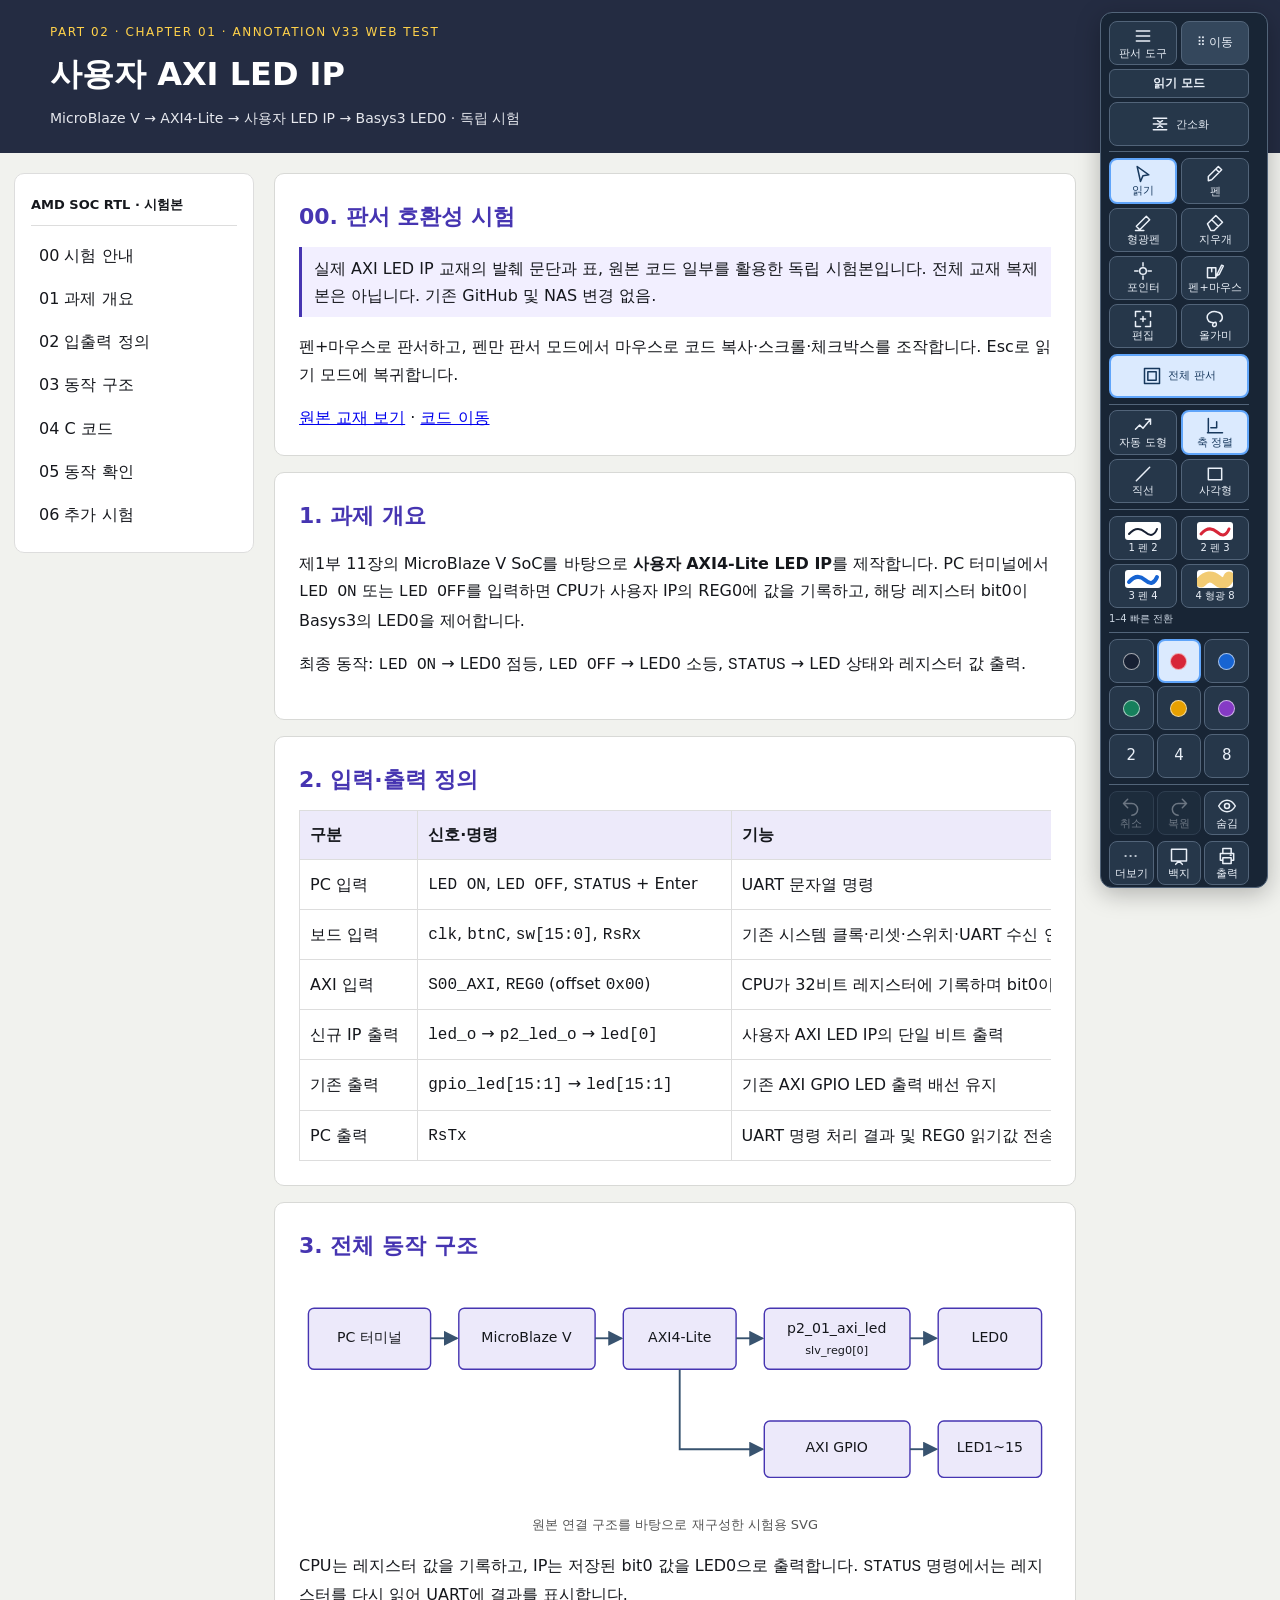
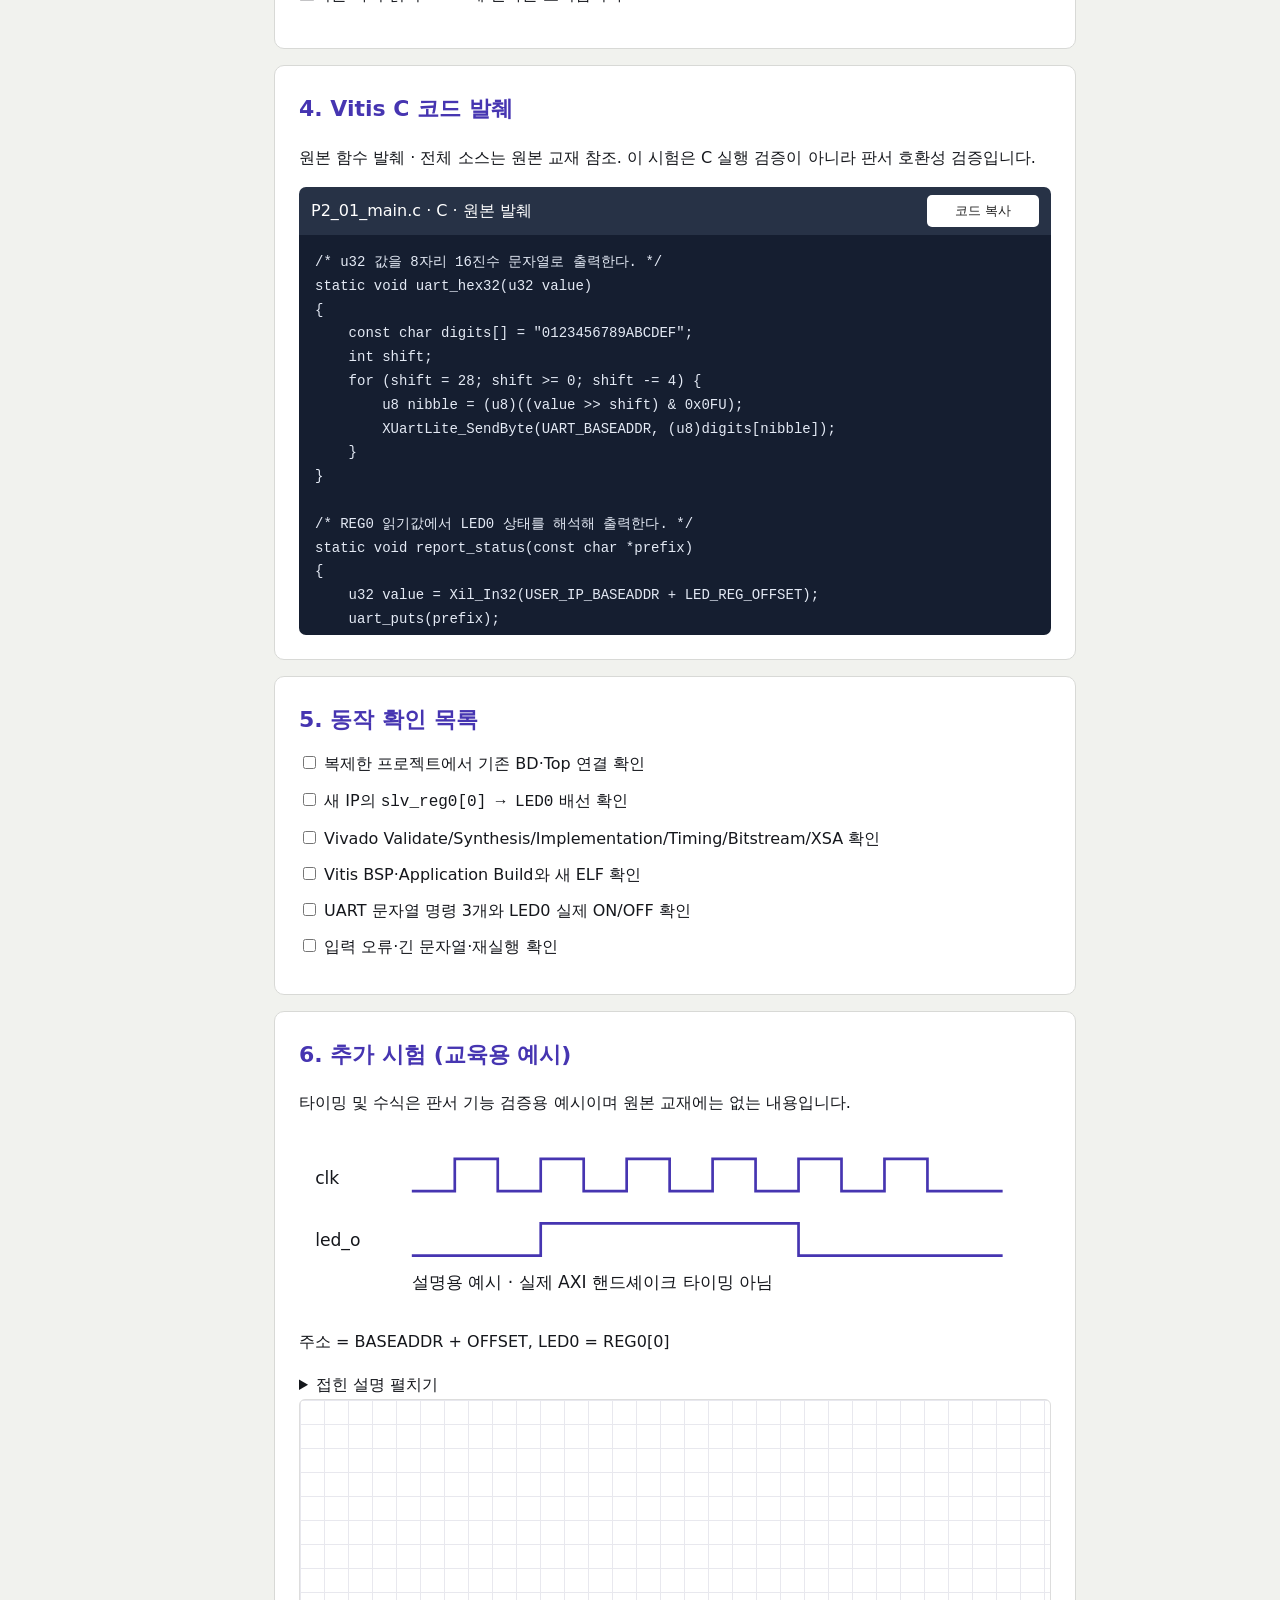
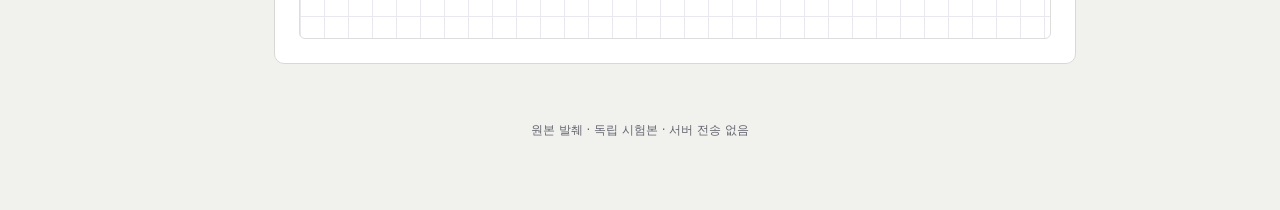
==== index.html @ 06db7bd1 "v33: isolate static GitHub Pages test site (v32 pinned)" ====
<!doctype html>
<html lang="ko"><head><meta charset="utf-8"><meta name="viewport" content="width=device-width, initial-scale=1"><title>AXI LED IP · 판서 WordPress 연동 시험 v32</title>
<style>


</style>
<style>
:root{color-scheme:light;--accent:#4635B1;--bg:#F1F2EE;--text:#15171C}*{box-sizing:border-box}body{margin:0;background:var(--bg);color:var(--text);font:16px/1.7 system-ui,sans-serif}header{background:#242c42;color:white;padding:22px max(20px,calc((100vw - 1180px)/2));}header p{color:#FFD24A;font-size:12px;letter-spacing:.13em;margin:0}header h1{font-size:clamp(22px,3vw,32px);margin:5px 0}header .sub{font-size:14px;color:#e6e8ee}.layout{max-width:1180px;margin:20px auto;display:grid;grid-template-columns:240px minmax(0,1fr);gap:20px;padding:0 14px}.nav{align-self:start;position:sticky;top:12px;background:#fff;padding:16px;border:1px solid #ddd;border-radius:10px}.nav a{display:block;text-decoration:none;color:var(--text);padding:8px}.nav a:hover,.nav a:focus{background:#EDEAFA}.nav .current{background:#EDEAFA;border-left:3px solid var(--accent);font-weight:700}.nav strong{font-size:13px}.nav summary{cursor:pointer}.nav hr{border:0;border-top:1px solid #ddd}main{min-width:0}section{background:white;border:1px solid #d8d9d6;border-radius:10px;padding:24px;margin-bottom:16px;scroll-margin-top:12px}h2{font-size:22px;margin:0 0 12px;color:var(--accent)}h3{font-size:17px}.note{border-left:3px solid var(--accent);padding:8px 12px;background:#f2efff}.codehead{display:flex;align-items:center;justify-content:space-between;padding:8px 12px;background:#273246;color:#fff;border-radius:7px 7px 0 0}.copy{font:inherit;font-size:13px;background:white;border:0;border-radius:5px;padding:5px 10px;color:#222;cursor:pointer}pre{margin:0;overflow:auto;padding:16px;background:#151e30;color:#e4eaf5;border-radius:0 0 7px 7px;font:14px/1.7 monospace}.diagram{display:block;width:100%;max-width:600px;height:auto;margin:auto}.blank{height:240px;background-image:linear-gradient(#e8e8ee 1px,transparent 1px),linear-gradient(90deg,#e8e8ee 1px,transparent 1px);background-size:24px 24px;border:1px solid #ddd;border-radius:6px}.mobile-menu{display:none}footer{text-align:center;color:#656570;font-size:12px;padding:20px 20px 90px}.skip{position:absolute;left:-999px}.skip:focus{left:8px;top:8px;z-index:999;background:white;padding:8px}a:focus-visible,button:focus-visible{outline:3px solid #b17b00;outline-offset:2px}@media(max-width:860px){.layout{grid-template-columns:1fr}.nav{position:static;display:none}.nav.open{display:block}.mobile-menu{display:block;margin:12px 14px;padding:10px;font:inherit}section{padding:16px}body{padding-bottom:100px}}@media(min-width:861px) and (max-width:1500px){.layout{margin-right:190px}}@media print{.nav,.mobile-menu,.copy{display:none}.layout{display:block;margin:0}section{break-inside:avoid}}
.copy{min-width:112px}</style><style>section{min-width:0}.tablewrap{overflow:auto;max-width:100%}table{border-collapse:collapse;min-width:900px;width:100%}td,th{border:1px solid #ddd;padding:10px;text-align:left}th{background:#EDEAFA}pre{max-height:400px;white-space:pre;overflow:auto}figure{margin:16px 0}figure svg{width:100%;height:auto}figcaption{text-align:center;color:#555;font-size:13px}.checklist label{display:block;margin:9px 0}.nav{max-height:calc(100vh - 24px);overflow:auto}@media(max-width:860px){.nav{max-height:none}}</style></head><body><a class="skip" href="#course">본문 바로가기</a><header><p>PART 02 · CHAPTER 01 · ANNOTATION V33 WEB TEST</p><h1>사용자 AXI LED IP</h1><div class="sub">MicroBlaze V → AXI4-Lite → 사용자 LED IP → Basys3 LED0 · 독립 시험</div></header><button class="mobile-menu" aria-controls="nav" aria-expanded="false">☰ 장·목차</button><div class="layout"><nav id="nav" class="nav" aria-label="학습 목차"><strong>AMD SOC RTL · 시험본</strong><hr><a href="#intro">00 시험 안내</a><a href="#overview">01 과제 개요</a><a href="#io">02 입출력 정의</a><a href="#diagram">03 동작 구조</a><a href="#code">04 C 코드</a><a href="#accept">05 동작 확인</a><a href="#extra">06 추가 시험</a></nav><main id="course"><section id="intro"><h2>00. 판서 호환성 시험</h2><div class="note">실제 AXI LED IP 교재의 발췌 문단과 표, 원본 코드 일부를 활용한 독립 시험본입니다. 전체 교재 복제본은 아닙니다. 기존 GitHub 및 NAS 변경 없음.</div><p>펜+마우스로 판서하고, 펜만 판서 모드에서 마우스로 코드 복사·스크롤·체크박스를 조작합니다. Esc로 읽기 모드에 복귀합니다.</p><a href="https://github.com/Yuul-Jung/amd_soc_rtl/blob/main/part02_1/ch01_axi_led_v01.html" target="_blank" rel="noopener noreferrer">원본 교재 보기</a> · <a href="#code">코드 이동</a></section>
<section id="overview"><h2>1. 과제 개요</h2><p>제1부 11장의 MicroBlaze V SoC를 바탕으로 <strong>사용자 AXI4-Lite LED IP</strong>를 제작합니다. PC 터미널에서 <code>LED ON</code> 또는 <code>LED OFF</code>를 입력하면 CPU가 사용자 IP의 REG0에 값을 기록하고, 해당 레지스터 bit0이 Basys3의 LED0을 제어합니다.</p><p>최종 동작: <code>LED ON</code> → LED0 점등, <code>LED OFF</code> → LED0 소등, <code>STATUS</code> → LED 상태와 레지스터 값 출력.</p></section>
<section id="io"><h2>2. 입력·출력 정의</h2><div class="tablewrap"><table><thead><tr><th>구분</th><th>신호·명령</th><th>기능</th></tr></thead><tbody><tr><td>PC 입력</td><td><code>LED ON</code>, <code>LED OFF</code>, <code>STATUS</code> + Enter</td><td>UART 문자열 명령</td></tr><tr><td>보드 입력</td><td><code>clk</code>, <code>btnC</code>, <code>sw[15:0]</code>, <code>RsRx</code></td><td>기존 시스템 클록·리셋·스위치·UART 수신 연결</td></tr><tr><td>AXI 입력</td><td><code>S00_AXI</code>, <code>REG0</code> (offset <code>0x00</code>)</td><td>CPU가 32비트 레지스터에 기록하며 bit0이 LED0 출력값</td></tr><tr><td>신규 IP 출력</td><td><code>led_o</code> → <code>p2_led_o</code> → <code>led[0]</code></td><td>사용자 AXI LED IP의 단일 비트 출력</td></tr><tr><td>기존 출력</td><td><code>gpio_led[15:1]</code> → <code>led[15:1]</code></td><td>기존 AXI GPIO LED 출력 배선 유지</td></tr><tr><td>PC 출력</td><td><code>RsTx</code></td><td>UART 명령 처리 결과 및 REG0 읽기값 전송</td></tr></tbody></table></div></section>
<section id="diagram"><h2>3. 전체 동작 구조</h2><figure><svg viewBox="0 0 800 240" role="img" aria-label="AXI LED 연결 구조"><defs><marker id="arrow15" markerWidth="8" markerHeight="8" refX="7" refY="4" orient="auto"><path d="M0 0 L8 4 L0 8Z" fill="#38536f"/></marker></defs><g fill="#ece9fa" stroke="#4635B1" stroke-width="1.5"><rect x="10" y="30" width="130" height="65" rx="6"/><rect x="170" y="30" width="145" height="65" rx="6"/><rect x="345" y="30" width="120" height="65" rx="6"/><rect x="495" y="30" width="155" height="65" rx="6"/><rect x="680" y="30" width="110" height="65" rx="6"/><rect x="495" y="150" width="155" height="60" rx="6"/><rect x="680" y="150" width="110" height="60" rx="6"/></g><g fill="#15171C" font-size="15" text-anchor="middle"><text x="75" y="66">PC 터미널</text><text x="242" y="66">MicroBlaze V</text><text x="405" y="66">AXI4-Lite</text><text x="572" y="56">p2_01_axi_led</text><text x="572" y="79" font-size="12">slv_reg0[0]</text><text x="735" y="66">LED0</text><text x="572" y="183">AXI GPIO</text><text x="735" y="183">LED1~15</text></g><g fill="none" stroke="#38536f" stroke-width="2" marker-end="url(#arrow15)"><path d="M140 62H168"/><path d="M315 62H343"/><path d="M465 62H493"/><path d="M650 62H678"/><path d="M405 95V180H493"/><path d="M650 180H678"/></g></svg><figcaption>원본 연결 구조를 바탕으로 재구성한 시험용 SVG</figcaption></figure><p>CPU는 레지스터 값을 기록하고, IP는 저장된 bit0 값을 LED0으로 출력합니다. <code>STATUS</code> 명령에서는 레지스터를 다시 읽어 UART에 결과를 표시합니다.</p></section>
<section id="code"><h2>4. Vitis C 코드 발췌</h2><p>원본 함수 발췌 · 전체 소스는 원본 교재 참조. 이 시험은 C 실행 검증이 아니라 판서 호환성 검증입니다.</p><div class="codeblock"><div class="codehead"><span>P2_01_main.c · C · 원본 발췌</span><button class="copy" type="button">코드 복사</button></div><pre tabindex="0" aria-label="C 코드 스크롤"><code>/* u32 값을 8자리 16진수 문자열로 출력한다. */
static void uart_hex32(u32 value)
{
    const char digits[] = "0123456789ABCDEF";
    int shift;
    for (shift = 28; shift &gt;= 0; shift -= 4) {
        u8 nibble = (u8)((value &gt;&gt; shift) &amp; 0x0FU);
        XUartLite_SendByte(UART_BASEADDR, (u8)digits[nibble]);
    }
}

/* REG0 읽기값에서 LED0 상태를 해석해 출력한다. */
static void report_status(const char *prefix)
{
    u32 value = Xil_In32(USER_IP_BASEADDR + LED_REG_OFFSET);
    uart_puts(prefix);
    uart_puts((value &amp; 1U) ? "LED=ON REG0=0x" : "LED=OFF REG0=0x");
    uart_hex32(value);
    uart_puts("\r\n");
}

/* Enter까지 입력받는다. 반환: 1=명령, 0=빈 줄, -1=초과, -2=제어문자. */
static int read_command_line(char *line, u32 capacity)
{
    u32 used = 0U;
    int overflow = 0;
    int invalid = 0;  /* NUL 등 제어문자 포함 명령 거부 */
    while (1) {
        u8 ch = XUartLite_RecvByte(UART_BASEADDR); /* 1바이트 대기 수신 */
        if (ch == (u8)'\r' || ch == (u8)'\n') {
            line[used] = '\0';       /* 항상 문자열을 종료한다. */
            if (overflow) return -1; /* 버퍼 밖에 쓰지 않는다. */
            if (invalid) return -2;  /* 제어문자가 포함되면 거부 */
            return used ? 1 : 0;
        }
        if (ch &lt; (u8)0x20U || ch &gt; (u8)0x7EU) {
            invalid = 1;  /* 출력 가능한 ASCII만 허용 */
            continue;
        }
        if (used &lt; capacity - 1U) {
            line[used++] = (char)ch;
        } else {
            overflow = 1; /* Enter 전까지 초과 문자를 버린다. */
        }
    }
}

/* 문자열을 비교한 후 AXI 레지스터에 기록하거나 읽는다. */
static void handle_command(const char *line)
{
    if (strcmp(line, "LED ON") == 0) {
        Xil_Out32(USER_IP_BASEADDR + LED_REG_OFFSET, 1U);
        report_status("OK ");
    } else if (strcmp(line, "LED OFF") == 0) {
        Xil_Out32(USER_IP_BASEADDR + LED_REG_OFFSET, 0U);
        report_status("OK ");
    } else if (strcmp(line, "STATUS") == 0) {
        report_status("STATUS ");
    } else {
        uart_puts("ERROR: use LED ON / LED OFF / STATUS\r\n");
    }
}
</code></pre></div></section>
<section id="accept"><h2>5. 동작 확인 목록</h2><div class="checklist"><label><input type="checkbox"/> 복제한 프로젝트에서 기존 BD·Top 연결 확인</label><label><input type="checkbox"/> 새 IP의 <code>slv_reg0[0] → LED0</code> 배선 확인</label><label><input type="checkbox"/> Vivado Validate/Synthesis/Implementation/Timing/Bitstream/XSA 확인</label><label><input type="checkbox"/> Vitis BSP·Application Build와 새 ELF 확인</label><label><input type="checkbox"/> UART 문자열 명령 3개와 LED0 실제 ON/OFF 확인</label><label><input type="checkbox"/> 입력 오류·긴 문자열·재실행 확인</label></div></section>
<section id="extra"><h2>6. 추가 시험 (교육용 예시)</h2><p>타이밍 및 수식은 판서 기능 검증용 예시이며 원본 교재에는 없는 내용입니다.</p><svg viewBox="0 0 700 160" width="100%" role="img" aria-label="클록 및 출력 예시"><g fill="none" stroke="#4635B1" stroke-width="2.5"><path d="M105 55H145V25H185V55H225V25H265V55H305V25H345V55H385V25H425V55H465V25H505V55H545V25H585V55H655"/><path d="M105 115H225V85H465V115H655"/></g><g font-size="16" fill="#15171C"><text x="15" y="48">clk</text><text x="15" y="106">led_o</text><text x="105" y="145">설명용 예시 · 실제 AXI 핸드셰이크 타이밍 아님</text></g></svg><p>주소 = BASEADDR + OFFSET, LED0 = REG0[0]</p><details><summary>접힌 설명 펼치기</summary><p>펼친 상태와 접힌 상태의 판서 위치가 섞이지 않는지 시험합니다.</p></details><div class="blank"></div></section></main></div><footer>원본 발췌 · 독립 시험본 · 서버 전송 없음</footer><script>const mb=document.querySelector('.mobile-menu'),nav=document.querySelector('#nav');mb.onclick=()=>{const on=nav.classList.toggle('open');mb.setAttribute('aria-expanded',String(on))};document.addEventListener('keydown',e=>{if(e.key==='Escape'){nav.classList.remove('open');mb.setAttribute('aria-expanded','false')}});document.querySelector('.copy').onclick=async function(){try{await navigator.clipboard.writeText(this.closest('.codeblock').querySelector('pre code').textContent);this.textContent='복사 완료'}catch(e){this.textContent='복사 불가 · 직접 선택'}};</script><script type="application/json" data-yja-config>{"host": "#course", "anchors": "section[id]", "course": "yja-pages-isolated-v33", "chapter": "part02-01", "revision": "pages-fixture-1", "pageInk": true, "external": true}</script>

<script src="annotation-loader.js" data-yja-release="v32" defer></script></body></html>
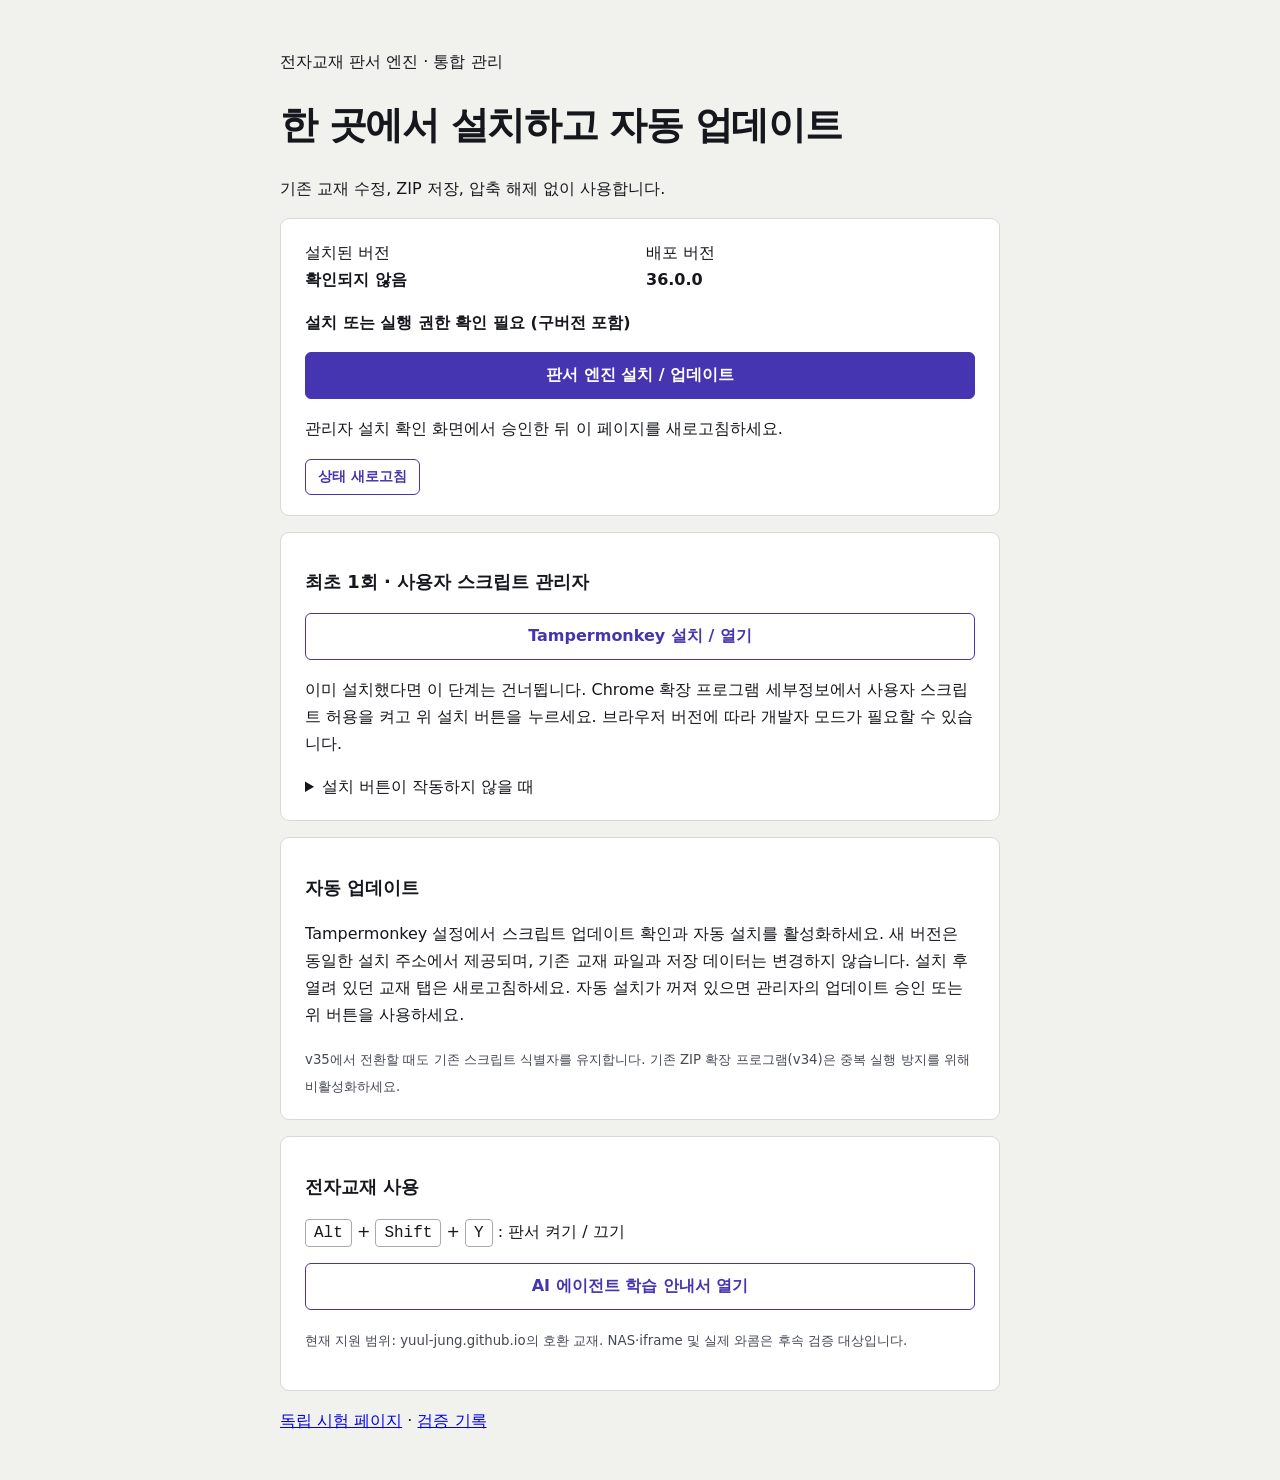
==== commit 9bff2e15: "v36 stable web installer, version detection and automatic update metadata" ====
--- a/index.html
+++ b/index.html
@@ -1,79 +1,3 @@
 <!doctype html>
-<html lang="ko"><head><meta charset="utf-8"><meta name="viewport" content="width=device-width, initial-scale=1"><title>AXI LED IP · 판서 WordPress 연동 시험 v32</title>
-<style>
-
-
-</style>
-<style>
-:root{color-scheme:light;--accent:#4635B1;--bg:#F1F2EE;--text:#15171C}*{box-sizing:border-box}body{margin:0;background:var(--bg);color:var(--text);font:16px/1.7 system-ui,sans-serif}header{background:#242c42;color:white;padding:22px max(20px,calc((100vw - 1180px)/2));}header p{color:#FFD24A;font-size:12px;letter-spacing:.13em;margin:0}header h1{font-size:clamp(22px,3vw,32px);margin:5px 0}header .sub{font-size:14px;color:#e6e8ee}.layout{max-width:1180px;margin:20px auto;display:grid;grid-template-columns:240px minmax(0,1fr);gap:20px;padding:0 14px}.nav{align-self:start;position:sticky;top:12px;background:#fff;padding:16px;border:1px solid #ddd;border-radius:10px}.nav a{display:block;text-decoration:none;color:var(--text);padding:8px}.nav a:hover,.nav a:focus{background:#EDEAFA}.nav .current{background:#EDEAFA;border-left:3px solid var(--accent);font-weight:700}.nav strong{font-size:13px}.nav summary{cursor:pointer}.nav hr{border:0;border-top:1px solid #ddd}main{min-width:0}section{background:white;border:1px solid #d8d9d6;border-radius:10px;padding:24px;margin-bottom:16px;scroll-margin-top:12px}h2{font-size:22px;margin:0 0 12px;color:var(--accent)}h3{font-size:17px}.note{border-left:3px solid var(--accent);padding:8px 12px;background:#f2efff}.codehead{display:flex;align-items:center;justify-content:space-between;padding:8px 12px;background:#273246;color:#fff;border-radius:7px 7px 0 0}.copy{font:inherit;font-size:13px;background:white;border:0;border-radius:5px;padding:5px 10px;color:#222;cursor:pointer}pre{margin:0;overflow:auto;padding:16px;background:#151e30;color:#e4eaf5;border-radius:0 0 7px 7px;font:14px/1.7 monospace}.diagram{display:block;width:100%;max-width:600px;height:auto;margin:auto}.blank{height:240px;background-image:linear-gradient(#e8e8ee 1px,transparent 1px),linear-gradient(90deg,#e8e8ee 1px,transparent 1px);background-size:24px 24px;border:1px solid #ddd;border-radius:6px}.mobile-menu{display:none}footer{text-align:center;color:#656570;font-size:12px;padding:20px 20px 90px}.skip{position:absolute;left:-999px}.skip:focus{left:8px;top:8px;z-index:999;background:white;padding:8px}a:focus-visible,button:focus-visible{outline:3px solid #b17b00;outline-offset:2px}@media(max-width:860px){.layout{grid-template-columns:1fr}.nav{position:static;display:none}.nav.open{display:block}.mobile-menu{display:block;margin:12px 14px;padding:10px;font:inherit}section{padding:16px}body{padding-bottom:100px}}@media(min-width:861px) and (max-width:1500px){.layout{margin-right:190px}}@media print{.nav,.mobile-menu,.copy{display:none}.layout{display:block;margin:0}section{break-inside:avoid}}
-.copy{min-width:112px}</style><style>section{min-width:0}.tablewrap{overflow:auto;max-width:100%}table{border-collapse:collapse;min-width:900px;width:100%}td,th{border:1px solid #ddd;padding:10px;text-align:left}th{background:#EDEAFA}pre{max-height:400px;white-space:pre;overflow:auto}figure{margin:16px 0}figure svg{width:100%;height:auto}figcaption{text-align:center;color:#555;font-size:13px}.checklist label{display:block;margin:9px 0}.nav{max-height:calc(100vh - 24px);overflow:auto}@media(max-width:860px){.nav{max-height:none}}</style></head><body><a class="skip" href="#course">본문 바로가기</a><header><p>PART 02 · CHAPTER 01 · ANNOTATION V33 WEB TEST</p><h1>사용자 AXI LED IP</h1><div class="sub">MicroBlaze V → AXI4-Lite → 사용자 LED IP → Basys3 LED0 · 독립 시험</div></header><button class="mobile-menu" aria-controls="nav" aria-expanded="false">☰ 장·목차</button><div class="layout"><nav id="nav" class="nav" aria-label="학습 목차"><strong>AMD SOC RTL · 시험본</strong><hr><a href="#intro">00 시험 안내</a><a href="#overview">01 과제 개요</a><a href="#io">02 입출력 정의</a><a href="#diagram">03 동작 구조</a><a href="#code">04 C 코드</a><a href="#accept">05 동작 확인</a><a href="#extra">06 추가 시험</a></nav><main id="course"><section id="intro"><h2>00. 판서 호환성 시험</h2><div class="note">실제 AXI LED IP 교재의 발췌 문단과 표, 원본 코드 일부를 활용한 독립 시험본입니다. 전체 교재 복제본은 아닙니다. 기존 GitHub 및 NAS 변경 없음.</div><p>펜+마우스로 판서하고, 펜만 판서 모드에서 마우스로 코드 복사·스크롤·체크박스를 조작합니다. Esc로 읽기 모드에 복귀합니다.</p><a href="https://github.com/Yuul-Jung/amd_soc_rtl/blob/main/part02_1/ch01_axi_led_v01.html" target="_blank" rel="noopener noreferrer">원본 교재 보기</a> · <a href="#code">코드 이동</a></section>
-<section id="overview"><h2>1. 과제 개요</h2><p>제1부 11장의 MicroBlaze V SoC를 바탕으로 <strong>사용자 AXI4-Lite LED IP</strong>를 제작합니다. PC 터미널에서 <code>LED ON</code> 또는 <code>LED OFF</code>를 입력하면 CPU가 사용자 IP의 REG0에 값을 기록하고, 해당 레지스터 bit0이 Basys3의 LED0을 제어합니다.</p><p>최종 동작: <code>LED ON</code> → LED0 점등, <code>LED OFF</code> → LED0 소등, <code>STATUS</code> → LED 상태와 레지스터 값 출력.</p></section>
-<section id="io"><h2>2. 입력·출력 정의</h2><div class="tablewrap"><table><thead><tr><th>구분</th><th>신호·명령</th><th>기능</th></tr></thead><tbody><tr><td>PC 입력</td><td><code>LED ON</code>, <code>LED OFF</code>, <code>STATUS</code> + Enter</td><td>UART 문자열 명령</td></tr><tr><td>보드 입력</td><td><code>clk</code>, <code>btnC</code>, <code>sw[15:0]</code>, <code>RsRx</code></td><td>기존 시스템 클록·리셋·스위치·UART 수신 연결</td></tr><tr><td>AXI 입력</td><td><code>S00_AXI</code>, <code>REG0</code> (offset <code>0x00</code>)</td><td>CPU가 32비트 레지스터에 기록하며 bit0이 LED0 출력값</td></tr><tr><td>신규 IP 출력</td><td><code>led_o</code> → <code>p2_led_o</code> → <code>led[0]</code></td><td>사용자 AXI LED IP의 단일 비트 출력</td></tr><tr><td>기존 출력</td><td><code>gpio_led[15:1]</code> → <code>led[15:1]</code></td><td>기존 AXI GPIO LED 출력 배선 유지</td></tr><tr><td>PC 출력</td><td><code>RsTx</code></td><td>UART 명령 처리 결과 및 REG0 읽기값 전송</td></tr></tbody></table></div></section>
-<section id="diagram"><h2>3. 전체 동작 구조</h2><figure><svg viewBox="0 0 800 240" role="img" aria-label="AXI LED 연결 구조"><defs><marker id="arrow15" markerWidth="8" markerHeight="8" refX="7" refY="4" orient="auto"><path d="M0 0 L8 4 L0 8Z" fill="#38536f"/></marker></defs><g fill="#ece9fa" stroke="#4635B1" stroke-width="1.5"><rect x="10" y="30" width="130" height="65" rx="6"/><rect x="170" y="30" width="145" height="65" rx="6"/><rect x="345" y="30" width="120" height="65" rx="6"/><rect x="495" y="30" width="155" height="65" rx="6"/><rect x="680" y="30" width="110" height="65" rx="6"/><rect x="495" y="150" width="155" height="60" rx="6"/><rect x="680" y="150" width="110" height="60" rx="6"/></g><g fill="#15171C" font-size="15" text-anchor="middle"><text x="75" y="66">PC 터미널</text><text x="242" y="66">MicroBlaze V</text><text x="405" y="66">AXI4-Lite</text><text x="572" y="56">p2_01_axi_led</text><text x="572" y="79" font-size="12">slv_reg0[0]</text><text x="735" y="66">LED0</text><text x="572" y="183">AXI GPIO</text><text x="735" y="183">LED1~15</text></g><g fill="none" stroke="#38536f" stroke-width="2" marker-end="url(#arrow15)"><path d="M140 62H168"/><path d="M315 62H343"/><path d="M465 62H493"/><path d="M650 62H678"/><path d="M405 95V180H493"/><path d="M650 180H678"/></g></svg><figcaption>원본 연결 구조를 바탕으로 재구성한 시험용 SVG</figcaption></figure><p>CPU는 레지스터 값을 기록하고, IP는 저장된 bit0 값을 LED0으로 출력합니다. <code>STATUS</code> 명령에서는 레지스터를 다시 읽어 UART에 결과를 표시합니다.</p></section>
-<section id="code"><h2>4. Vitis C 코드 발췌</h2><p>원본 함수 발췌 · 전체 소스는 원본 교재 참조. 이 시험은 C 실행 검증이 아니라 판서 호환성 검증입니다.</p><div class="codeblock"><div class="codehead"><span>P2_01_main.c · C · 원본 발췌</span><button class="copy" type="button">코드 복사</button></div><pre tabindex="0" aria-label="C 코드 스크롤"><code>/* u32 값을 8자리 16진수 문자열로 출력한다. */
-static void uart_hex32(u32 value)
-{
-    const char digits[] = "0123456789ABCDEF";
-    int shift;
-    for (shift = 28; shift &gt;= 0; shift -= 4) {
-        u8 nibble = (u8)((value &gt;&gt; shift) &amp; 0x0FU);
-        XUartLite_SendByte(UART_BASEADDR, (u8)digits[nibble]);
-    }
-}
-
-/* REG0 읽기값에서 LED0 상태를 해석해 출력한다. */
-static void report_status(const char *prefix)
-{
-    u32 value = Xil_In32(USER_IP_BASEADDR + LED_REG_OFFSET);
-    uart_puts(prefix);
-    uart_puts((value &amp; 1U) ? "LED=ON REG0=0x" : "LED=OFF REG0=0x");
-    uart_hex32(value);
-    uart_puts("\r\n");
-}
-
-/* Enter까지 입력받는다. 반환: 1=명령, 0=빈 줄, -1=초과, -2=제어문자. */
-static int read_command_line(char *line, u32 capacity)
-{
-    u32 used = 0U;
-    int overflow = 0;
-    int invalid = 0;  /* NUL 등 제어문자 포함 명령 거부 */
-    while (1) {
-        u8 ch = XUartLite_RecvByte(UART_BASEADDR); /* 1바이트 대기 수신 */
-        if (ch == (u8)'\r' || ch == (u8)'\n') {
-            line[used] = '\0';       /* 항상 문자열을 종료한다. */
-            if (overflow) return -1; /* 버퍼 밖에 쓰지 않는다. */
-            if (invalid) return -2;  /* 제어문자가 포함되면 거부 */
-            return used ? 1 : 0;
-        }
-        if (ch &lt; (u8)0x20U || ch &gt; (u8)0x7EU) {
-            invalid = 1;  /* 출력 가능한 ASCII만 허용 */
-            continue;
-        }
-        if (used &lt; capacity - 1U) {
-            line[used++] = (char)ch;
-        } else {
-            overflow = 1; /* Enter 전까지 초과 문자를 버린다. */
-        }
-    }
-}
-
-/* 문자열을 비교한 후 AXI 레지스터에 기록하거나 읽는다. */
-static void handle_command(const char *line)
-{
-    if (strcmp(line, "LED ON") == 0) {
-        Xil_Out32(USER_IP_BASEADDR + LED_REG_OFFSET, 1U);
-        report_status("OK ");
-    } else if (strcmp(line, "LED OFF") == 0) {
-        Xil_Out32(USER_IP_BASEADDR + LED_REG_OFFSET, 0U);
-        report_status("OK ");
-    } else if (strcmp(line, "STATUS") == 0) {
-        report_status("STATUS ");
-    } else {
-        uart_puts("ERROR: use LED ON / LED OFF / STATUS\r\n");
-    }
-}
-</code></pre></div></section>
-<section id="accept"><h2>5. 동작 확인 목록</h2><div class="checklist"><label><input type="checkbox"/> 복제한 프로젝트에서 기존 BD·Top 연결 확인</label><label><input type="checkbox"/> 새 IP의 <code>slv_reg0[0] → LED0</code> 배선 확인</label><label><input type="checkbox"/> Vivado Validate/Synthesis/Implementation/Timing/Bitstream/XSA 확인</label><label><input type="checkbox"/> Vitis BSP·Application Build와 새 ELF 확인</label><label><input type="checkbox"/> UART 문자열 명령 3개와 LED0 실제 ON/OFF 확인</label><label><input type="checkbox"/> 입력 오류·긴 문자열·재실행 확인</label></div></section>
-<section id="extra"><h2>6. 추가 시험 (교육용 예시)</h2><p>타이밍 및 수식은 판서 기능 검증용 예시이며 원본 교재에는 없는 내용입니다.</p><svg viewBox="0 0 700 160" width="100%" role="img" aria-label="클록 및 출력 예시"><g fill="none" stroke="#4635B1" stroke-width="2.5"><path d="M105 55H145V25H185V55H225V25H265V55H305V25H345V55H385V25H425V55H465V25H505V55H545V25H585V55H655"/><path d="M105 115H225V85H465V115H655"/></g><g font-size="16" fill="#15171C"><text x="15" y="48">clk</text><text x="15" y="106">led_o</text><text x="105" y="145">설명용 예시 · 실제 AXI 핸드셰이크 타이밍 아님</text></g></svg><p>주소 = BASEADDR + OFFSET, LED0 = REG0[0]</p><details><summary>접힌 설명 펼치기</summary><p>펼친 상태와 접힌 상태의 판서 위치가 섞이지 않는지 시험합니다.</p></details><div class="blank"></div></section></main></div><footer>원본 발췌 · 독립 시험본 · 서버 전송 없음</footer><script>const mb=document.querySelector('.mobile-menu'),nav=document.querySelector('#nav');mb.onclick=()=>{const on=nav.classList.toggle('open');mb.setAttribute('aria-expanded',String(on))};document.addEventListener('keydown',e=>{if(e.key==='Escape'){nav.classList.remove('open');mb.setAttribute('aria-expanded','false')}});document.querySelector('.copy').onclick=async function(){try{await navigator.clipboard.writeText(this.closest('.codeblock').querySelector('pre code').textContent);this.textContent='복사 완료'}catch(e){this.textContent='복사 불가 · 직접 선택'}};</script><script type="application/json" data-yja-config>{"host": "#course", "anchors": "section[id]", "course": "yja-pages-isolated-v33", "chapter": "part02-01", "revision": "pages-fixture-1", "pageInk": true, "external": true}</script>
-
-<script src="annotation-loader.js" data-yja-release="v32" defer></script></body></html>
+<html lang="ko"><head><meta charset="utf-8"><meta name="viewport" content="width=device-width,initial-scale=1"><title>전자교재 판서 엔진</title><meta http-equiv="refresh" content="0;url=./install/"></head>
+<body><main><h1>전자교재 판서 엔진</h1><p><a href="./install/">통합 설치 및 업데이트</a></p><p><a href="./pages-test-v33/">독립 시험 페이지</a></p><p><a href="./pages-test-v33/rollback.html">이전 버전 호환 시험</a></p></main></body></html>
